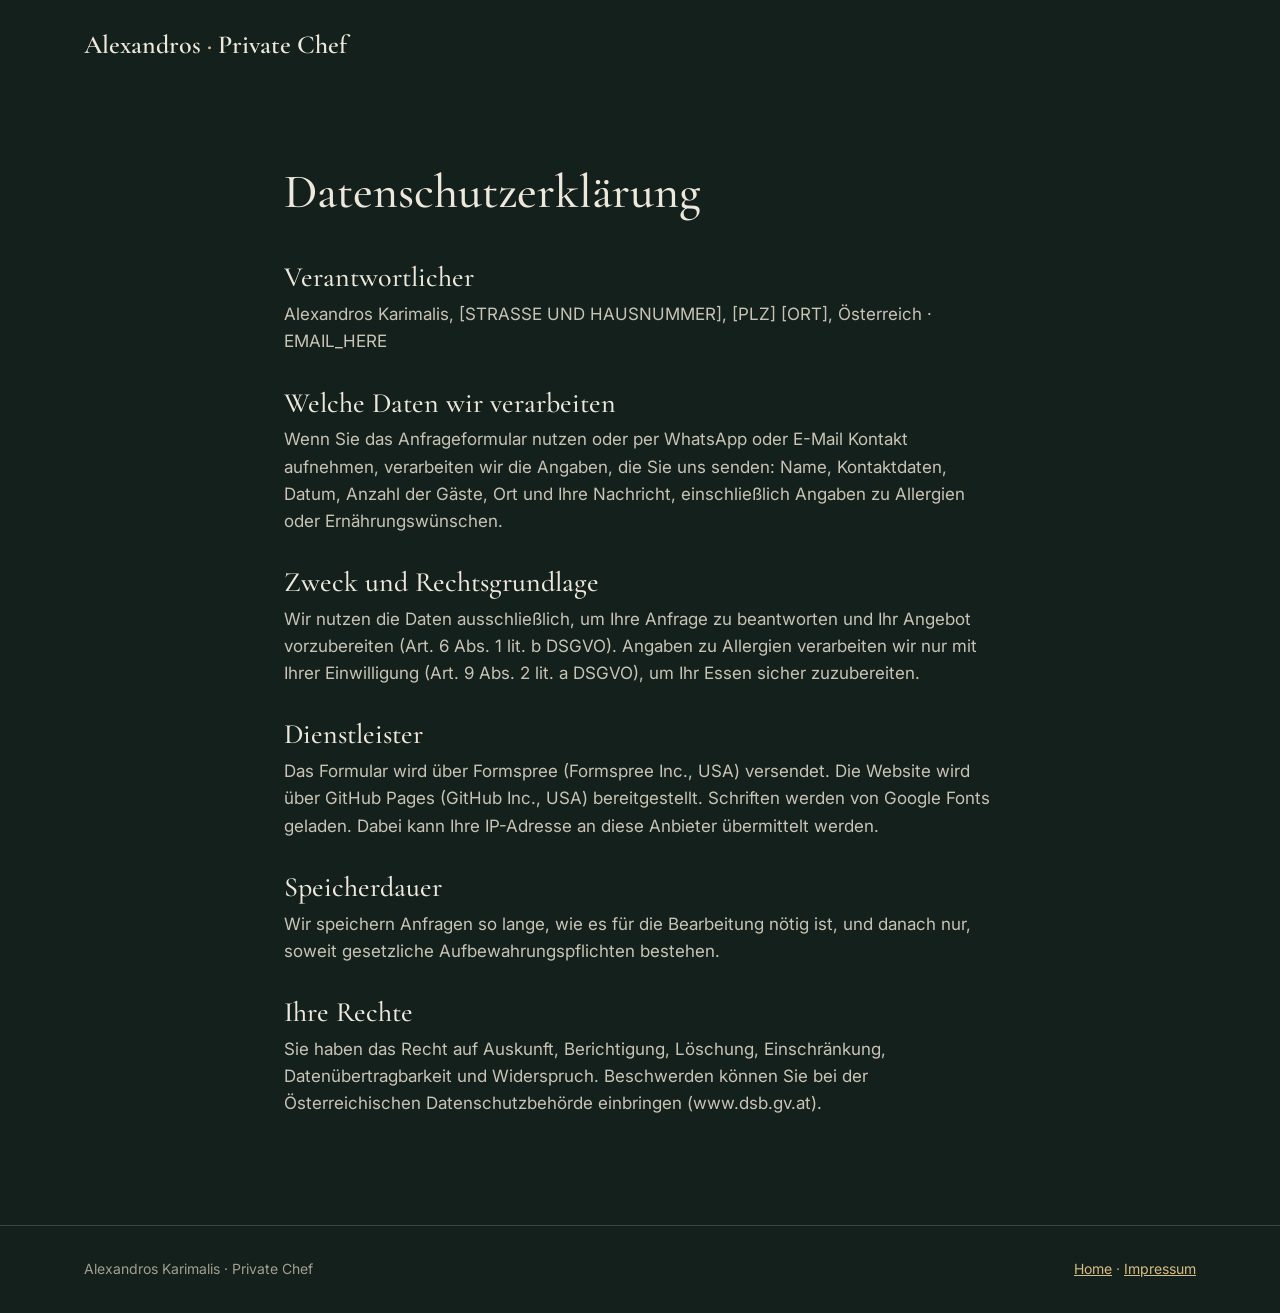
==== datenschutz.html @ 08638558 "Add files via upload" ====
<!doctype html>
<html lang="de">
<head>
<meta charset="utf-8">
<meta name="viewport" content="width=device-width, initial-scale=1">
<title>Datenschutz · Private Chef Alexandros</title>
<meta name="robots" content="noindex">
<link href="https://fonts.googleapis.com/css2?family=Cormorant+Garamond:wght@500;600&family=Inter:wght@400;600&display=swap" rel="stylesheet">
<link rel="stylesheet" href="style.css">
</head>
<body>
<header class="wrap top"><a class="logo" href="index.html">Alexandros <span>·</span> Private Chef</a></header>
<main class="wrap legal">
<h1>Datenschutzerklärung</h1>
<h2>Verantwortlicher</h2>
<p>Alexandros Karimalis, [STRASSE UND HAUSNUMMER], [PLZ] [ORT], Österreich · EMAIL_HERE</p>
<h2>Welche Daten wir verarbeiten</h2>
<p>Wenn Sie das Anfrageformular nutzen oder per WhatsApp oder E-Mail Kontakt aufnehmen, verarbeiten wir die Angaben, die Sie uns senden: Name, Kontaktdaten, Datum, Anzahl der Gäste, Ort und Ihre Nachricht, einschließlich Angaben zu Allergien oder Ernährungswünschen.</p>
<h2>Zweck und Rechtsgrundlage</h2>
<p>Wir nutzen die Daten ausschließlich, um Ihre Anfrage zu beantworten und Ihr Angebot vorzubereiten (Art. 6 Abs. 1 lit. b DSGVO). Angaben zu Allergien verarbeiten wir nur mit Ihrer Einwilligung (Art. 9 Abs. 2 lit. a DSGVO), um Ihr Essen sicher zuzubereiten.</p>
<h2>Dienstleister</h2>
<p>Das Formular wird über Formspree (Formspree Inc., USA) versendet. Die Website wird über GitHub Pages (GitHub Inc., USA) bereitgestellt. Schriften werden von Google Fonts geladen. Dabei kann Ihre IP-Adresse an diese Anbieter übermittelt werden.</p>
<h2>Speicherdauer</h2>
<p>Wir speichern Anfragen so lange, wie es für die Bearbeitung nötig ist, und danach nur, soweit gesetzliche Aufbewahrungspflichten bestehen.</p>
<h2>Ihre Rechte</h2>
<p>Sie haben das Recht auf Auskunft, Berichtigung, Löschung, Einschränkung, Datenübertragbarkeit und Widerspruch. Beschwerden können Sie bei der Österreichischen Datenschutzbehörde einbringen (www.dsb.gv.at).</p>
</main>
<footer><div class="wrap foot"><span>Alexandros Karimalis · Private Chef</span><span><a href="index.html">Home</a> · <a href="impressum.html">Impressum</a></span></div></footer>
</body>
</html>
---- style.css ----
:root{--ground:#13201B;--band:#1A2A24;--line:#34463E;--text:#EEE8DC;--soft:#C9C3B6;--muted:#A49E91;--gold:#D8BC82}
*{box-sizing:border-box}
body{margin:0;background:var(--ground);color:var(--text);font-family:Inter,system-ui,sans-serif;font-size:17px;line-height:1.6}
a{color:var(--gold)}a:hover{color:#F2E3BF}
h1,h2,h3{font-family:'Cormorant Garamond',serif;font-weight:500;margin:0}
p{margin:0}
.wrap{max-width:1160px;margin:0 auto;padding-left:24px;padding-right:24px}
.top{display:flex;flex-wrap:wrap;gap:16px;justify-content:space-between;align-items:center;padding-top:24px;padding-bottom:24px}
.logo{font-family:'Cormorant Garamond',serif;font-size:26px;font-weight:600;color:var(--text);text-decoration:none}
.logo span{color:var(--gold)}
nav{display:flex;flex-wrap:wrap;gap:24px;font-size:15px}
nav a{text-decoration:none;padding:10px 0}
.eyebrow{font-size:14px;letter-spacing:.18em;text-transform:uppercase;color:var(--gold);margin-bottom:12px}
.hero{padding-top:96px;padding-bottom:112px;display:flex;flex-direction:column;gap:24px}
.hero h1{font-size:clamp(44px,7vw,88px);line-height:1.02;max-width:900px}
.lead{max-width:620px;font-size:19px;color:var(--soft)}
.de{max-width:620px;font-size:16px;color:var(--muted);font-style:italic}
.actions{display:flex;flex-wrap:wrap;gap:16px;padding-top:12px}
.btn{display:inline-flex;align-items:center;gap:10px;min-height:52px;padding:0 28px;background:var(--gold);color:var(--ground);text-decoration:none;font:inherit;font-weight:600;border:0;border-radius:2px;cursor:pointer}
.btn:hover{background:#E6CE9A;color:var(--ground)}
.btn.ghost{background:none;border:1px solid var(--gold);color:var(--text);font-weight:500}
.band{background:var(--band)}
.xmas{background:#2A1A1C;border-top:1px solid #4A3034;border-bottom:1px solid #4A3034}
.xmas .card{border-color:#4A3034}
.xmas .card.gold{border-color:var(--gold)}
.two{display:grid;grid-template-columns:repeat(auto-fit,minmax(300px,1fr));gap:56px;padding-top:96px;padding-bottom:96px}
h2{font-size:44px;line-height:1.1;margin-bottom:16px}
.body{display:flex;flex-direction:column;gap:18px;color:var(--soft)}
.block{padding-top:112px;padding-bottom:112px}
.muted{color:var(--muted)}
.cards{display:grid;grid-template-columns:repeat(auto-fit,minmax(280px,1fr));gap:24px;margin-top:40px}
.card{border:1px solid var(--line);padding:36px 32px;display:flex;flex-direction:column;gap:14px;color:var(--soft)}
.card.gold{border-color:var(--gold)}
.card h3{font-size:30px;line-height:1.15;color:var(--text)}
.tag{font-size:14px;color:var(--gold)}
.price{margin-top:auto;padding-top:16px;font-size:14px;color:var(--muted)}
.steps{display:grid;grid-template-columns:repeat(auto-fit,minmax(240px,1fr));gap:40px;margin-top:40px}
.steps h3{font-family:Inter,sans-serif;font-size:17px;font-weight:600;margin:10px 0}
.steps p{color:var(--soft)}
.num{font-family:'Cormorant Garamond',serif;font-size:48px;color:var(--gold);line-height:1}
.facts{list-style:none;padding:0;margin:40px 0 0;display:flex;flex-wrap:wrap;gap:12px 32px;font-size:15px;color:var(--soft)}
.big{font-size:20px;text-decoration:none;display:inline-block;padding:16px 0 8px}
form{display:flex;flex-direction:column;gap:18px}
.grid{display:grid;grid-template-columns:repeat(auto-fit,minmax(200px,1fr));gap:18px}
label{display:flex;flex-direction:column;gap:6px;font-size:14px;color:var(--soft)}
input,textarea{min-height:48px;padding:12px 14px;background:var(--band);border:1px solid var(--line);color:var(--text);font:inherit;font-size:16px}
textarea{resize:vertical}
input:focus,textarea:focus{outline:2px solid var(--gold);outline-offset:1px}
.check{flex-direction:row;align-items:flex-start;gap:10px}
.check input{min-height:auto;width:20px;height:20px;margin-top:2px}
form .btn{align-self:flex-start;padding:0 32px}
footer{border-top:1px solid var(--line)}
.foot{display:flex;flex-wrap:wrap;gap:12px;justify-content:space-between;padding-top:32px;padding-bottom:32px;font-size:14px;color:var(--muted)}
.legal{padding-top:64px;padding-bottom:96px;max-width:760px}
.legal h1{font-size:48px;margin-bottom:32px}
.legal h2{font-size:28px;margin:32px 0 8px}
.legal p{color:var(--soft);margin-bottom:12px}
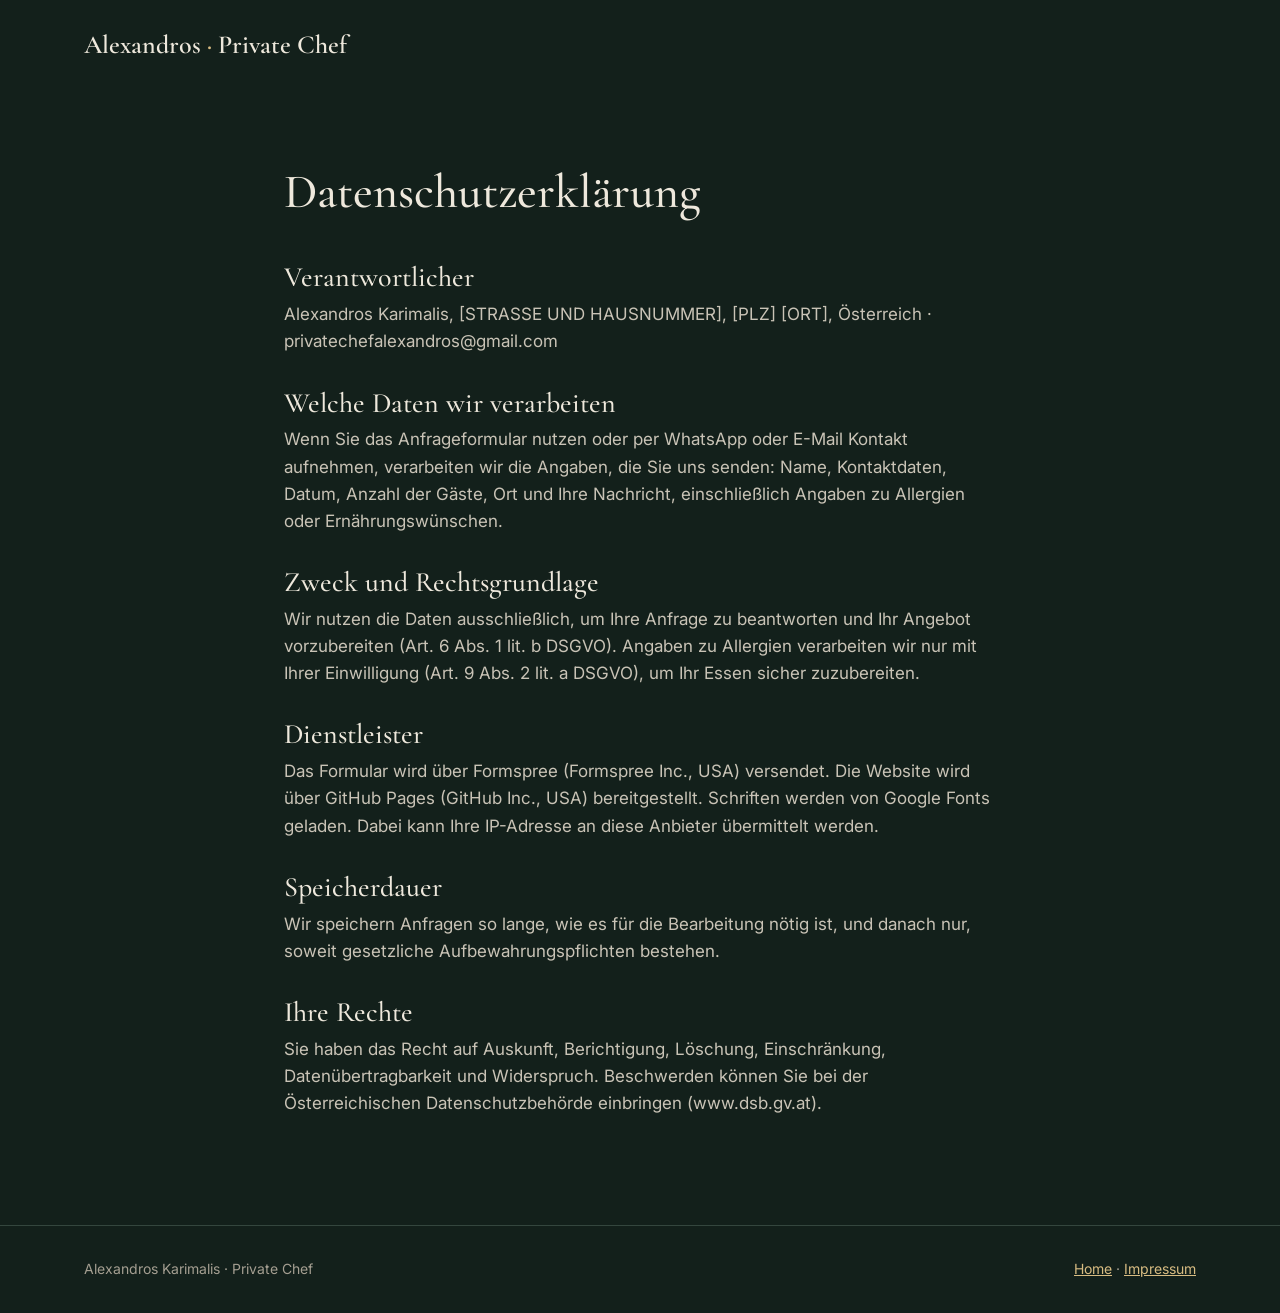
==== commit 5805d53f: "Add email privatechefalexandros@gmail.com" ====
--- a/datenschutz.html
+++ b/datenschutz.html
@@ -13,7 +13,7 @@
 <main class="wrap legal">
 <h1>Datenschutzerklärung</h1>
 <h2>Verantwortlicher</h2>
-<p>Alexandros Karimalis, [STRASSE UND HAUSNUMMER], [PLZ] [ORT], Österreich · EMAIL_HERE</p>
+<p>Alexandros Karimalis, [STRASSE UND HAUSNUMMER], [PLZ] [ORT], Österreich · privatechefalexandros@gmail.com</p>
 <h2>Welche Daten wir verarbeiten</h2>
 <p>Wenn Sie das Anfrageformular nutzen oder per WhatsApp oder E-Mail Kontakt aufnehmen, verarbeiten wir die Angaben, die Sie uns senden: Name, Kontaktdaten, Datum, Anzahl der Gäste, Ort und Ihre Nachricht, einschließlich Angaben zu Allergien oder Ernährungswünschen.</p>
 <h2>Zweck und Rechtsgrundlage</h2>
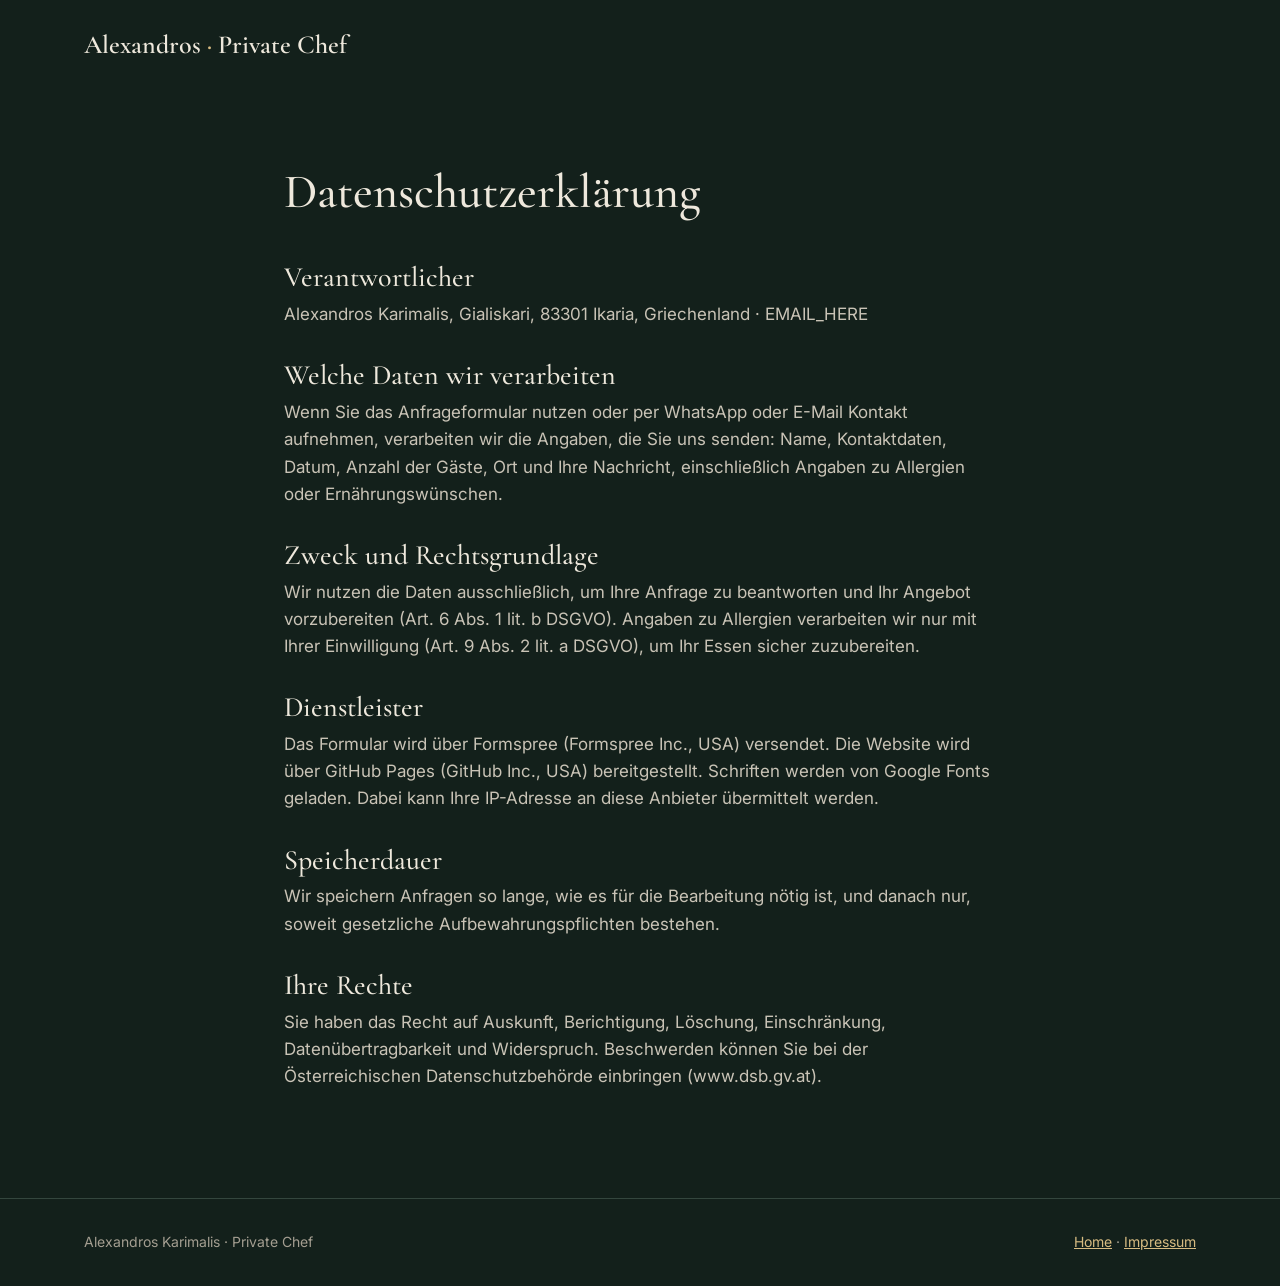
==== commit d6c42267: "Add files via upload" ====
--- a/datenschutz.html
+++ b/datenschutz.html
@@ -13,7 +13,7 @@
 <main class="wrap legal">
 <h1>Datenschutzerklärung</h1>
 <h2>Verantwortlicher</h2>
-<p>Alexandros Karimalis, [STRASSE UND HAUSNUMMER], [PLZ] [ORT], Österreich · privatechefalexandros@gmail.com</p>
+<p>Alexandros Karimalis, Gialiskari, 83301 Ikaria, Griechenland · EMAIL_HERE</p>
 <h2>Welche Daten wir verarbeiten</h2>
 <p>Wenn Sie das Anfrageformular nutzen oder per WhatsApp oder E-Mail Kontakt aufnehmen, verarbeiten wir die Angaben, die Sie uns senden: Name, Kontaktdaten, Datum, Anzahl der Gäste, Ort und Ihre Nachricht, einschließlich Angaben zu Allergien oder Ernährungswünschen.</p>
 <h2>Zweck und Rechtsgrundlage</h2>
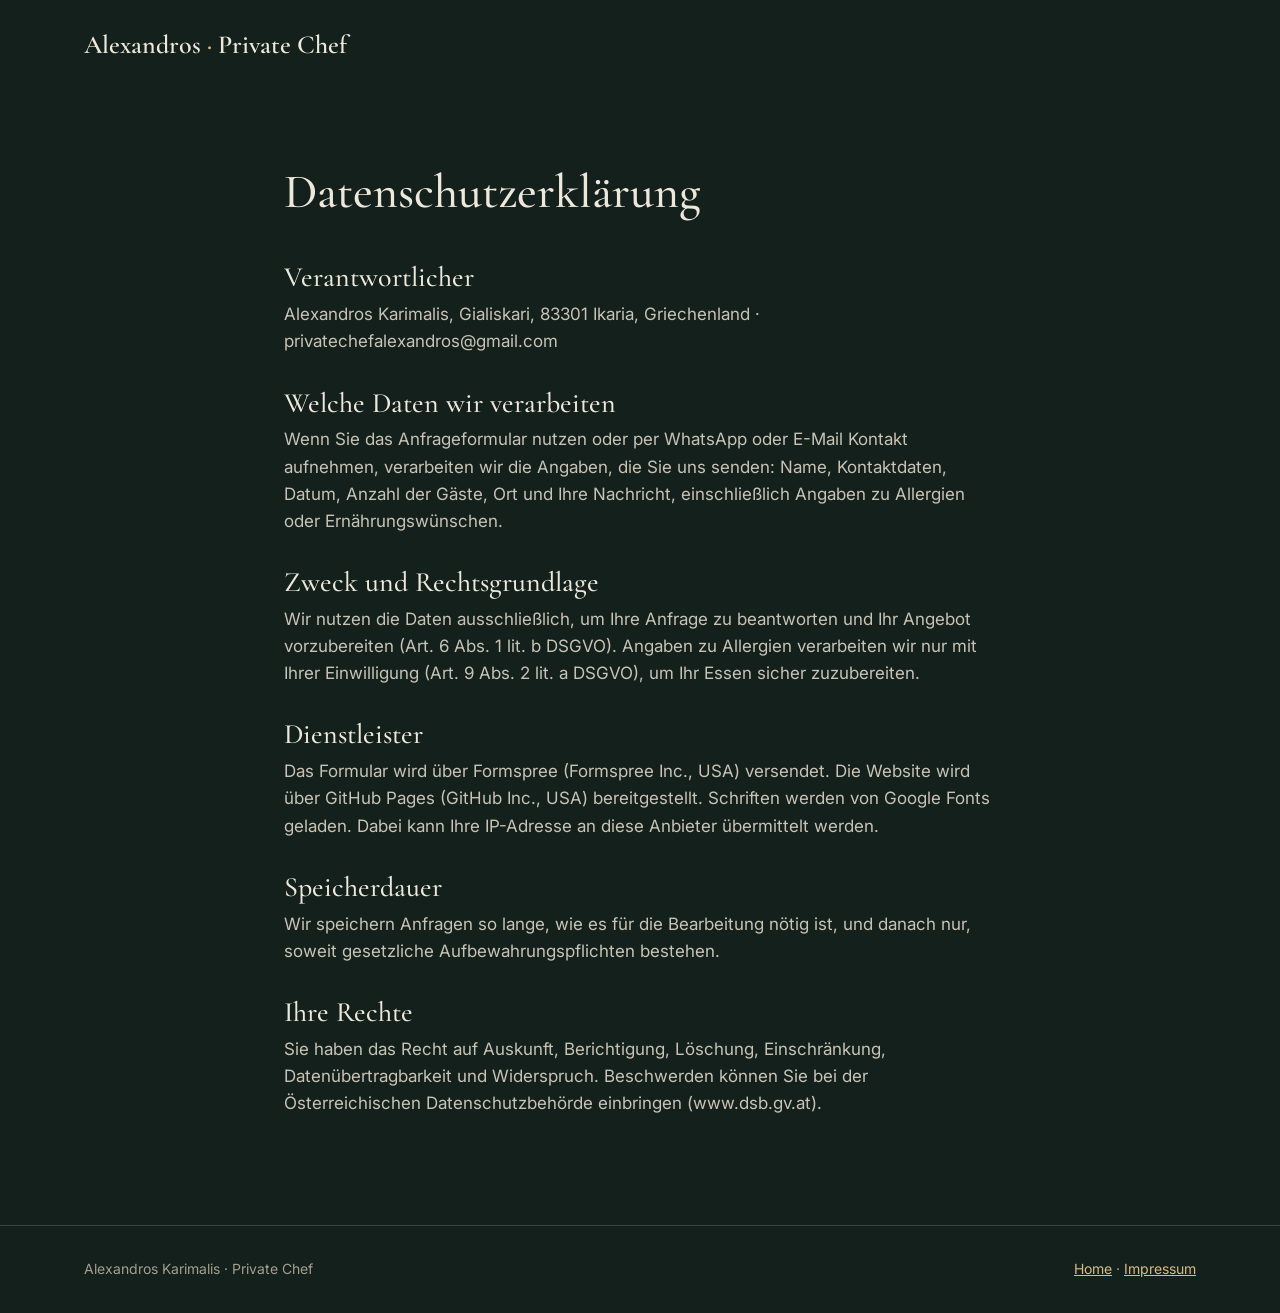
==== commit 3e905366: "Add files via upload" ====
--- a/datenschutz.html
+++ b/datenschutz.html
@@ -13,7 +13,7 @@
 <main class="wrap legal">
 <h1>Datenschutzerklärung</h1>
 <h2>Verantwortlicher</h2>
-<p>Alexandros Karimalis, Gialiskari, 83301 Ikaria, Griechenland · EMAIL_HERE</p>
+<p>Alexandros Karimalis, Gialiskari, 83301 Ikaria, Griechenland · privatechefalexandros@gmail.com</p>
 <h2>Welche Daten wir verarbeiten</h2>
 <p>Wenn Sie das Anfrageformular nutzen oder per WhatsApp oder E-Mail Kontakt aufnehmen, verarbeiten wir die Angaben, die Sie uns senden: Name, Kontaktdaten, Datum, Anzahl der Gäste, Ort und Ihre Nachricht, einschließlich Angaben zu Allergien oder Ernährungswünschen.</p>
 <h2>Zweck und Rechtsgrundlage</h2>
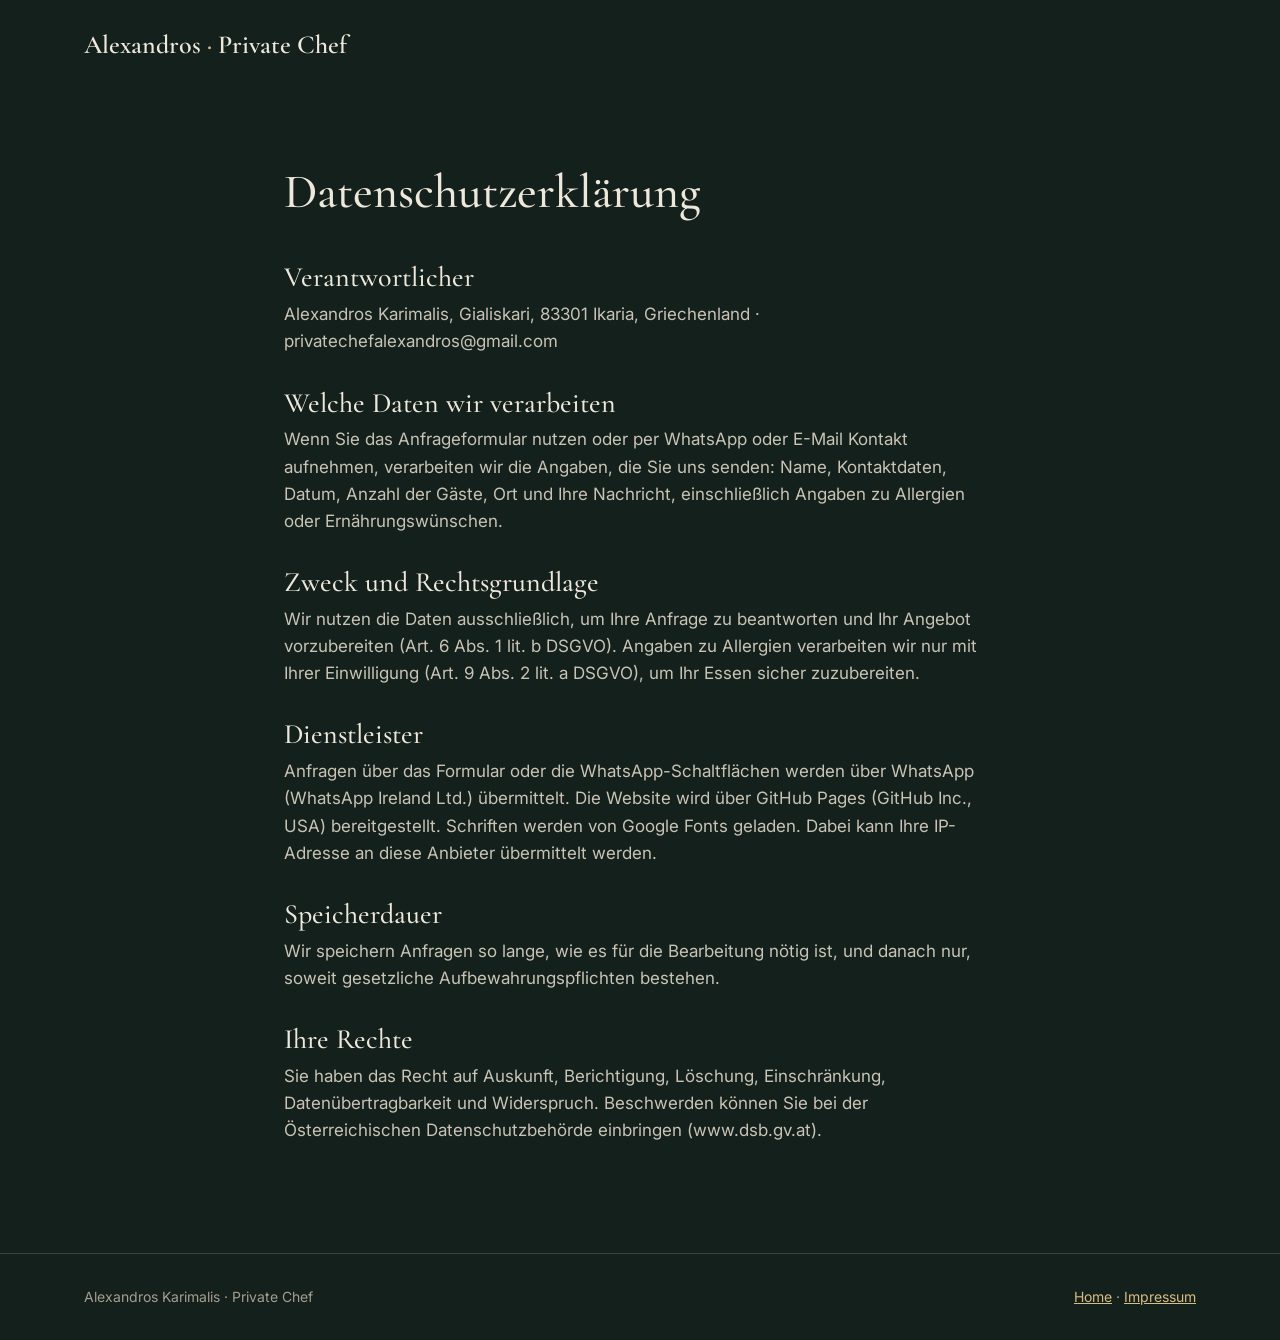
==== commit 8282167c: "Full redesign: menus, FAQ, German page, SEO" ====
--- a/datenschutz.html
+++ b/datenschutz.html
@@ -6,6 +6,7 @@
 <title>Datenschutz · Private Chef Alexandros</title>
 <meta name="robots" content="noindex">
 <link href="https://fonts.googleapis.com/css2?family=Cormorant+Garamond:wght@500;600&family=Inter:wght@400;600&display=swap" rel="stylesheet">
+<link rel="icon" href="favicon.svg" type="image/svg+xml">
 <link rel="stylesheet" href="style.css">
 </head>
 <body>
@@ -19,7 +20,7 @@
 <h2>Zweck und Rechtsgrundlage</h2>
 <p>Wir nutzen die Daten ausschließlich, um Ihre Anfrage zu beantworten und Ihr Angebot vorzubereiten (Art. 6 Abs. 1 lit. b DSGVO). Angaben zu Allergien verarbeiten wir nur mit Ihrer Einwilligung (Art. 9 Abs. 2 lit. a DSGVO), um Ihr Essen sicher zuzubereiten.</p>
 <h2>Dienstleister</h2>
-<p>Das Formular wird über Formspree (Formspree Inc., USA) versendet. Die Website wird über GitHub Pages (GitHub Inc., USA) bereitgestellt. Schriften werden von Google Fonts geladen. Dabei kann Ihre IP-Adresse an diese Anbieter übermittelt werden.</p>
+<p>Anfragen über das Formular oder die WhatsApp-Schaltflächen werden über WhatsApp (WhatsApp Ireland Ltd.) übermittelt. Die Website wird über GitHub Pages (GitHub Inc., USA) bereitgestellt. Schriften werden von Google Fonts geladen. Dabei kann Ihre IP-Adresse an diese Anbieter übermittelt werden.</p>
 <h2>Speicherdauer</h2>
 <p>Wir speichern Anfragen so lange, wie es für die Bearbeitung nötig ist, und danach nur, soweit gesetzliche Aufbewahrungspflichten bestehen.</p>
 <h2>Ihre Rechte</h2>
--- a/style.css
+++ b/style.css
@@ -55,3 +55,25 @@
 .legal h1{font-size:48px;margin-bottom:32px}
 .legal h2{font-size:28px;margin:32px 0 8px}
 .legal p{color:var(--soft);margin-bottom:12px}
+.lang{border:1px solid var(--line);padding:8px 12px!important;border-radius:2px}
+.narrow{max-width:640px}
+.proof{list-style:none;padding:24px 0 0;margin:0;display:flex;flex-wrap:wrap;gap:12px 36px;font-size:15px;color:var(--soft);border-top:1px solid var(--line);margin-top:24px;max-width:760px}
+.proof strong{color:var(--text);font-weight:600}
+.dishes{list-style:none;padding:0;margin:4px 0 0;display:flex;flex-direction:column;gap:8px;font-size:15px}
+.dishes li{padding-left:16px;position:relative}
+.dishes li::before{content:"";position:absolute;left:0;top:.7em;width:6px;height:1px;background:var(--gold)}
+.xmas .actions{margin-top:40px;align-items:center}
+.note{font-size:15px}
+.small{font-size:14px;margin-top:28px;max-width:760px}
+.body .facts{margin-top:8px;flex-direction:column;gap:6px}
+.faq{display:flex;flex-direction:column;margin-top:32px;max-width:820px}
+.faq details{border-bottom:1px solid var(--line)}
+.faq summary{cursor:pointer;padding:20px 0;font-weight:500;list-style:none;display:flex;justify-content:space-between;gap:16px}
+.faq summary::-webkit-details-marker{display:none}
+.faq summary::after{content:"+";color:var(--gold);font-size:22px;line-height:1}
+.faq details[open] summary::after{content:"–"}
+.faq details p{color:var(--soft);padding:0 0 20px}
+.steps{grid-template-columns:repeat(auto-fit,minmax(220px,1fr))}
+.wa-float{position:fixed;right:20px;bottom:20px;width:56px;height:56px;border-radius:50%;background:var(--gold);color:var(--ground);display:flex;align-items:center;justify-content:center;box-shadow:0 6px 20px rgba(0,0,0,.35);z-index:10}
+.wa-float:hover{background:#E6CE9A;color:var(--ground)}
+@media (max-width:600px){.hero{padding-top:56px;padding-bottom:72px}.block{padding-top:72px;padding-bottom:72px}.two{padding-top:72px;padding-bottom:72px;gap:32px}h2{font-size:36px}nav{gap:16px}}
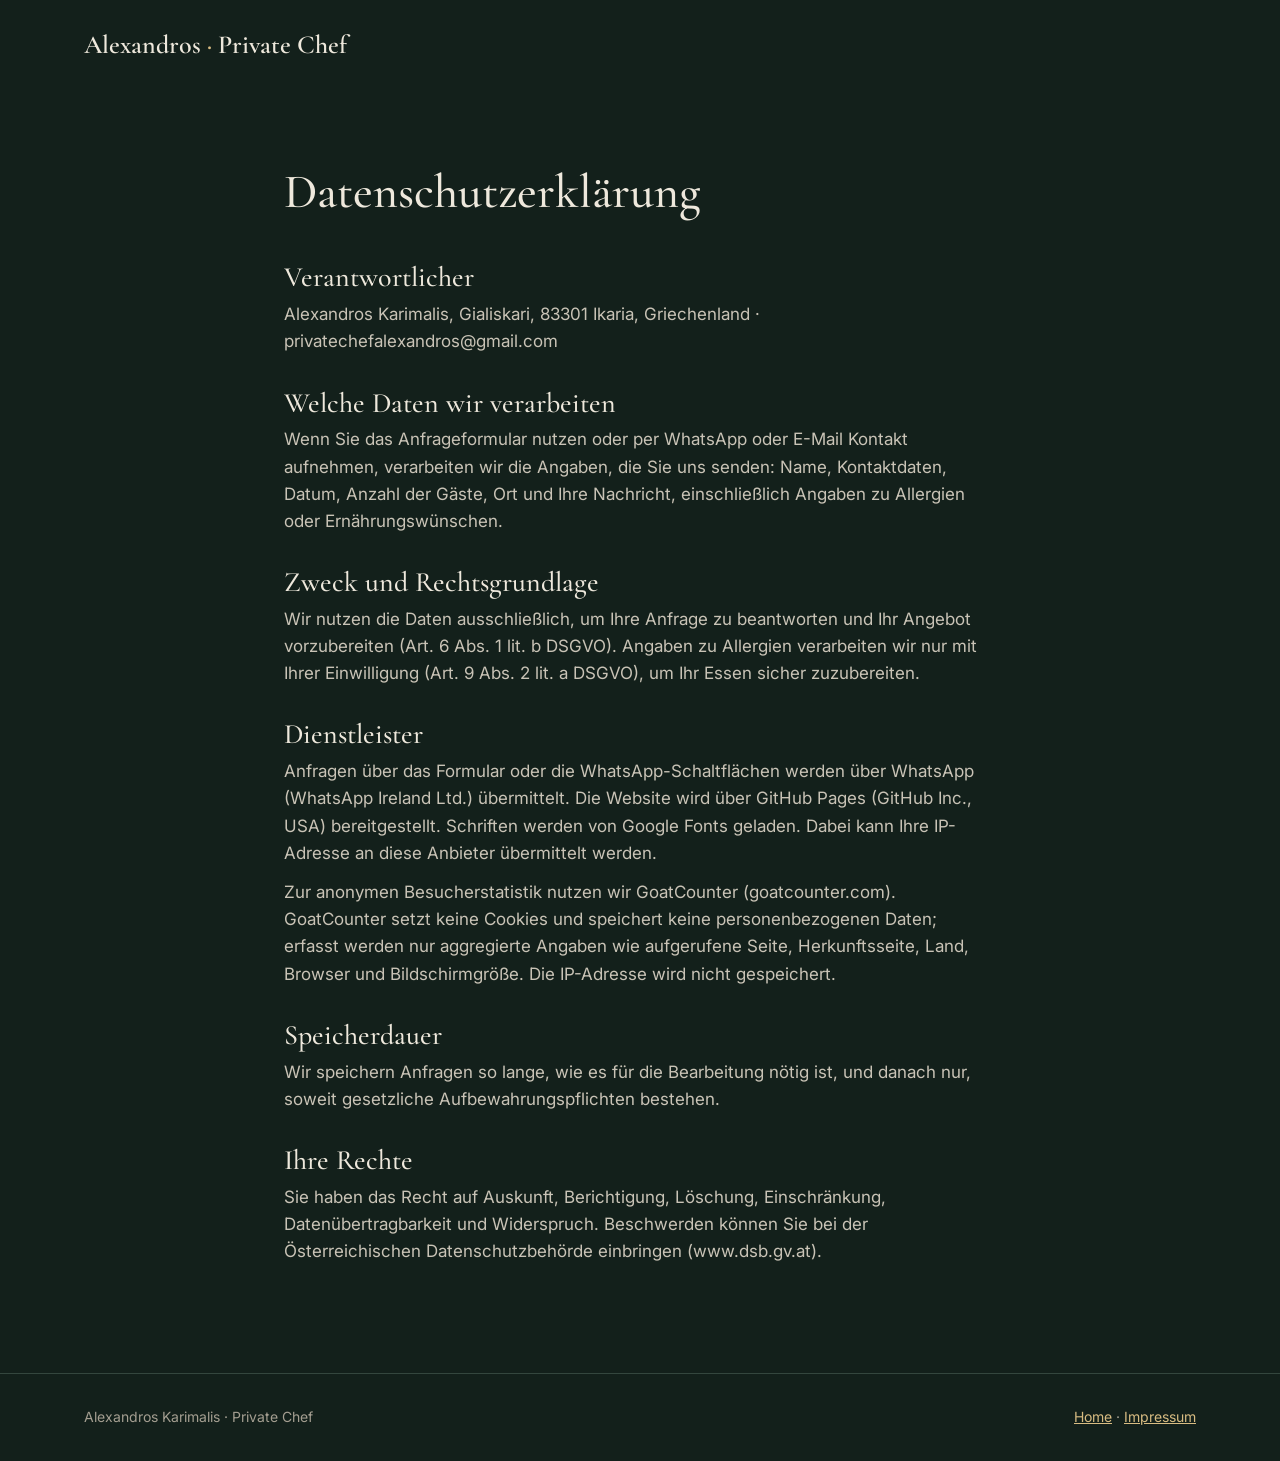
==== commit cad83228: "Add GoatCounter visitor analytics and privacy note Co-Authored-By: Claude Opus 5.5 <noreply@anthropi" ====
--- a/datenschutz.html
+++ b/datenschutz.html
@@ -21,11 +21,13 @@
 <p>Wir nutzen die Daten ausschließlich, um Ihre Anfrage zu beantworten und Ihr Angebot vorzubereiten (Art. 6 Abs. 1 lit. b DSGVO). Angaben zu Allergien verarbeiten wir nur mit Ihrer Einwilligung (Art. 9 Abs. 2 lit. a DSGVO), um Ihr Essen sicher zuzubereiten.</p>
 <h2>Dienstleister</h2>
 <p>Anfragen über das Formular oder die WhatsApp-Schaltflächen werden über WhatsApp (WhatsApp Ireland Ltd.) übermittelt. Die Website wird über GitHub Pages (GitHub Inc., USA) bereitgestellt. Schriften werden von Google Fonts geladen. Dabei kann Ihre IP-Adresse an diese Anbieter übermittelt werden.</p>
+<p>Zur anonymen Besucherstatistik nutzen wir GoatCounter (goatcounter.com). GoatCounter setzt keine Cookies und speichert keine personenbezogenen Daten; erfasst werden nur aggregierte Angaben wie aufgerufene Seite, Herkunftsseite, Land, Browser und Bildschirmgröße. Die IP-Adresse wird nicht gespeichert.</p>
 <h2>Speicherdauer</h2>
 <p>Wir speichern Anfragen so lange, wie es für die Bearbeitung nötig ist, und danach nur, soweit gesetzliche Aufbewahrungspflichten bestehen.</p>
 <h2>Ihre Rechte</h2>
 <p>Sie haben das Recht auf Auskunft, Berichtigung, Löschung, Einschränkung, Datenübertragbarkeit und Widerspruch. Beschwerden können Sie bei der Österreichischen Datenschutzbehörde einbringen (www.dsb.gv.at).</p>
 </main>
 <footer><div class="wrap foot"><span>Alexandros Karimalis · Private Chef</span><span><a href="index.html">Home</a> · <a href="impressum.html">Impressum</a></span></div></footer>
+<script data-goatcounter="https://privatechefalexandros.goatcounter.com/count" async src="//gc.zgo.at/count.js"></script>
 </body>
 </html>
